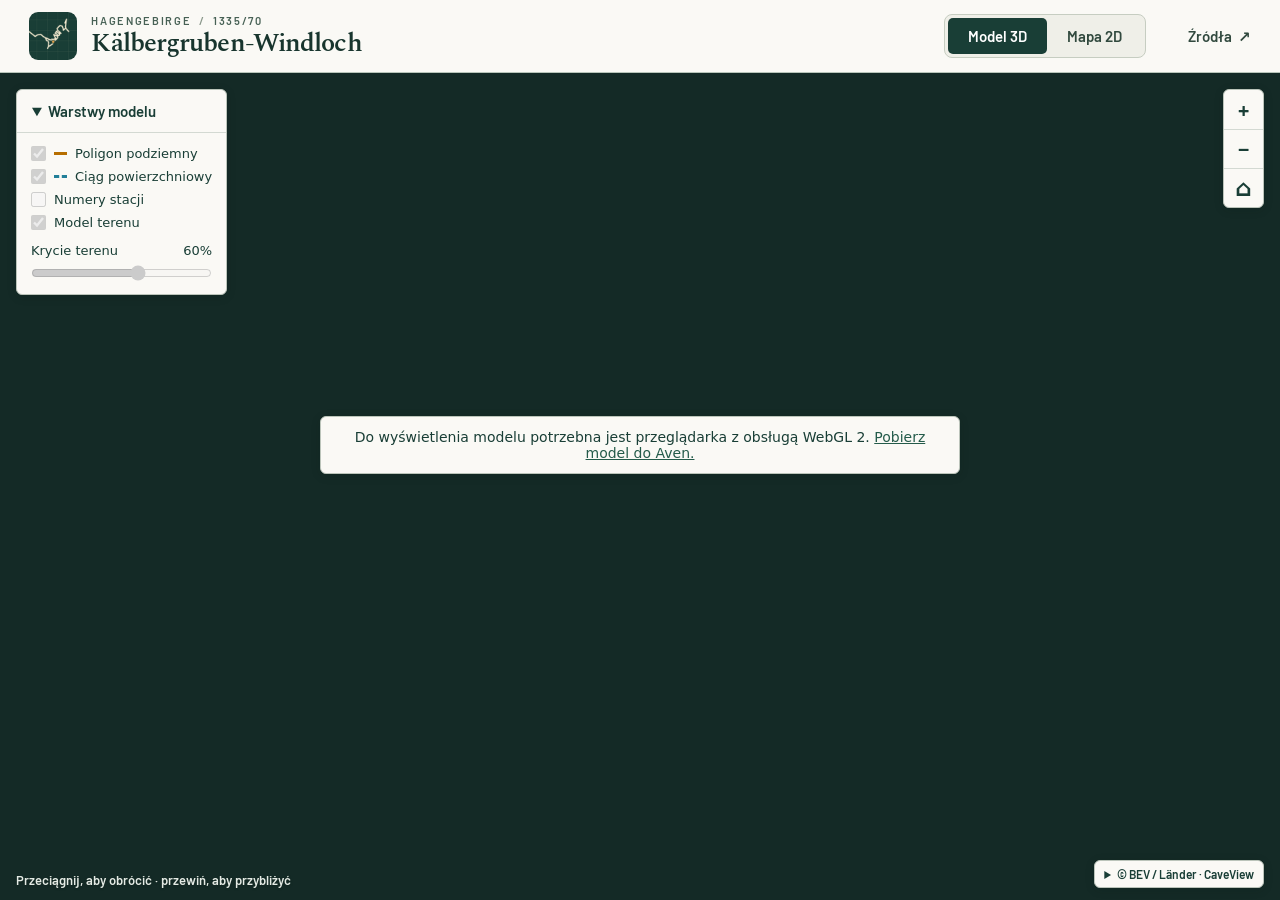
==== site/index.html @ 57d8e2dc "Publish the Hagengebirge Survex terrain viewer and georeferenced map" ====
<!doctype html>
<html lang="pl">
<head>
  <meta charset="utf-8">
  <meta name="viewport" content="width=device-width, initial-scale=1, viewport-fit=cover">
  <meta name="theme-color" content="#faf9f5">
  <meta name="description" content="Kälbergruben-Windloch w Hagengebirge. Model Survex z terenem i mapa archiwalnych planów, otworów oraz pomiarów GPS.">
  <title>Kälbergruben-Windloch · Hagengebirge</title>
  <link rel="icon" href="assets/poligon.png">
  <link rel="stylesheet" href="atlas.css">
  <script src="atlas.js" defer></script>
</head>
<body>
  <header>
    <div class="identity">
      <img src="assets/poligon.png" width="48" height="48" alt="">
      <div>
        <p class="catalog">Hagengebirge <span aria-hidden="true">/</span> 1335/70</p>
        <h1>Kälbergruben-Windloch</h1>
      </div>
    </div>
    <div class="tabs" role="tablist" aria-label="Widok jaskini">
      <a id="tab-model" role="tab" href="#model" aria-controls="panel-model" aria-selected="true">Model 3D</a>
      <a id="tab-mapa" role="tab" href="#mapa" aria-controls="panel-mapa" aria-selected="false" tabindex="-1">Mapa 2D</a>
    </div>
    <a class="source" href="https://github.com/dlubom/hagen#readme" target="_blank" rel="noopener">Źródła <span aria-hidden="true">↗</span></a>
  </header>
  <main>
    <section id="panel-model" role="tabpanel" aria-labelledby="tab-model" data-page="model/" data-title="Interaktywny model Survex z terenem"></section>
    <section id="panel-mapa" role="tabpanel" aria-labelledby="tab-mapa" data-page="map/" data-title="Mapa GPS, poligonu i planów jaskini" hidden></section>
    <noscript>Włącz JavaScript, aby wyświetlić model i mapę. <a href="model/hagen.3d" download>Pobierz model do Aven (.3d)</a>.</noscript>
  </main>
</body>
</html>
---- site/atlas.css ----
@font-face {
  font-family: Barlow;
  src: url("assets/Barlow-SemiBold.ttf") format("truetype");
  font-style: normal;
  font-weight: 600;
  font-display: swap;
}
@font-face {
  font-family: Spectral;
  src: url("assets/Spectral-SemiBold.ttf") format("truetype");
  font-style: normal;
  font-weight: 600;
  font-display: swap;
}
:root {
  color: #18352e;
  background: #faf9f5;
  font-family: Barlow, system-ui, sans-serif;
  font-weight: 600;
  color-scheme: light;
}
* { box-sizing: border-box; }
body {
  margin: 0;
  height: 100vh;
  height: 100dvh;
  display: grid;
  grid-template-rows: auto minmax(0, 1fr);
}
header {
  z-index: 1;
  display: flex;
  align-items: center;
  gap: clamp(16px, 3vw, 44px);
  padding: 12px clamp(16px, 2.3vw, 36px);
  padding-top: max(12px, env(safe-area-inset-top));
  background: #faf9f5;
  border-bottom: 1px solid #b8c5ba;
}
.identity {
  margin-right: auto;
  display: flex;
  align-items: center;
  gap: 14px;
}
.identity img { border-radius: 9px; display: block; }
.catalog {
  margin: 0;
  color: #476155;
  text-transform: uppercase;
  letter-spacing: .15em;
  font-size: 11px;
  line-height: 1.5;
}
.catalog span { color: #89978a; margin: 0 4px; }
h1 {
  font: 600 clamp(21px, 2vw, 30px)/1.16 Spectral, Georgia, serif;
  margin: 0;
  letter-spacing: -.035em;
}
.tabs {
  display: flex;
  padding: 3px;
  border: 1px solid #c6cdc1;
  border-radius: 8px;
  background: #efefe8;
}
.tabs a, .source {
  color: #31493e;
  font-size: 15px;
  line-height: 1.25;
  text-decoration: none;
  white-space: nowrap;
}
.tabs a {
  display: block;
  text-align: center;
  padding: 9px 20px;
  border-radius: 5px;
}
.tabs a:hover { background: #e0e6da; }
.tabs a[aria-selected="true"] { color: white; background: #193e36; }
.source { padding: 10px 0 10px 4px; }
.source:hover { text-decoration: underline; text-underline-offset: 4px; }
.source span { padding-left: 3px; }
a:focus-visible { outline: 3px solid #b55f24; outline-offset: 2px; }
main { position: relative; min-height: 0; }
[role="tabpanel"], iframe { height: 100%; width: 100%; }
iframe { border: 0; display: block; }
noscript { position: absolute; top: 1rem; left: 1rem; }
@media (max-width: 620px) {
  header {
    display: grid;
    grid-template-columns: 1fr auto;
    padding: 9px 14px 8px;
    padding-top: max(9px, env(safe-area-inset-top));
    gap: 7px 10px;
  }
  .identity { gap: 10px; }
  .identity img { width: 38px; height: 38px; }
  .catalog { font-size: 10px; }
  h1 { font-size: clamp(18px, 5.1vw, 25px); }
  .source { grid-column: 2; grid-row: 1; font-size: 14px; }
  .tabs { grid-row: 2; grid-column: 1 / -1; }
  .tabs a { flex: 1; padding: 5px 12px; min-height: 28px; }
}
@media (max-height: 450px) and (orientation: landscape) {
  header { padding: 4px 14px; }
  .identity img { width: 36px; height: 36px; }
  h1 { font-size: 20px; }
  .catalog { font-size: 9px; }
}
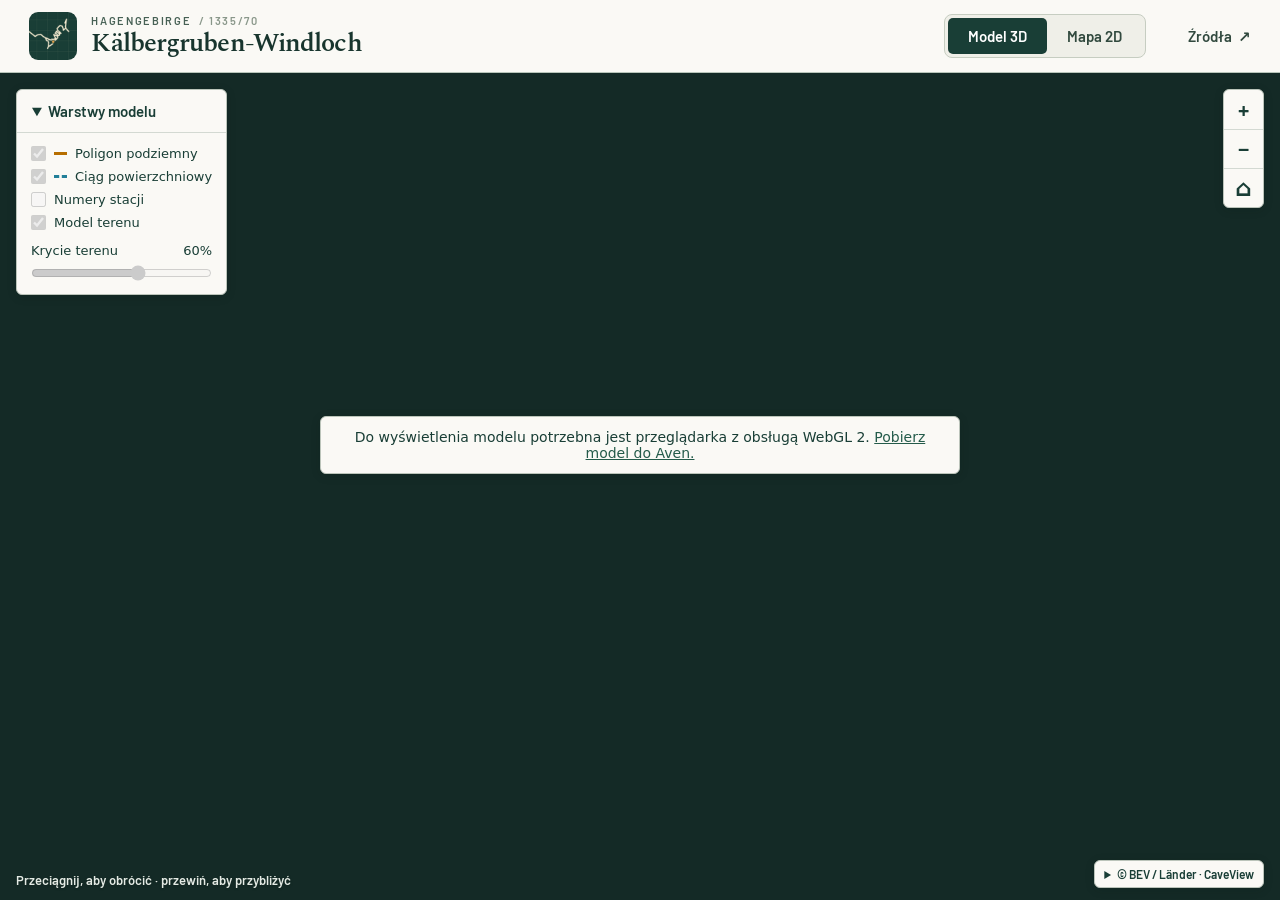
==== commit 22e1eaa9: "Map the corrected Hagen cave surveys, Tantalhöhle plan and geology" ====
--- a/site/index.html
+++ b/site/index.html
@@ -4,7 +4,7 @@
   <meta charset="utf-8">
   <meta name="viewport" content="width=device-width, initial-scale=1, viewport-fit=cover">
   <meta name="theme-color" content="#faf9f5">
-  <meta name="description" content="Kälbergruben-Windloch w Hagengebirge. Model Survex z terenem i mapa archiwalnych planów, otworów oraz pomiarów GPS.">
+  <meta name="description" content="Jaskinie Hagengebirge. Model 3D Kälbergruben-Windloch oraz mapa planów jaskiń, ciągów pomiarowych, punktów GPX i geologii masywu.">
   <title>Kälbergruben-Windloch · Hagengebirge</title>
   <link rel="icon" href="assets/poligon.png">
   <link rel="stylesheet" href="atlas.css">
@@ -15,11 +15,11 @@
     <div class="identity">
       <img src="assets/poligon.png" width="48" height="48" alt="">
       <div>
-        <p class="catalog">Hagengebirge <span aria-hidden="true">/</span> 1335/70</p>
+        <p class="catalog">Hagengebirge <span id="cave-number">/ 1335/70</span></p>
         <h1>Kälbergruben-Windloch</h1>
       </div>
     </div>
-    <div class="tabs" role="tablist" aria-label="Widok jaskini">
+    <div class="tabs" role="tablist" aria-label="Widok atlasu">
       <a id="tab-model" role="tab" href="#model" aria-controls="panel-model" aria-selected="true">Model 3D</a>
       <a id="tab-mapa" role="tab" href="#mapa" aria-controls="panel-mapa" aria-selected="false" tabindex="-1">Mapa 2D</a>
     </div>
@@ -27,7 +27,7 @@
   </header>
   <main>
     <section id="panel-model" role="tabpanel" aria-labelledby="tab-model" data-page="model/" data-title="Interaktywny model Survex z terenem"></section>
-    <section id="panel-mapa" role="tabpanel" aria-labelledby="tab-mapa" data-page="map/" data-title="Mapa GPS, poligonu i planów jaskini" hidden></section>
+    <section id="panel-mapa" role="tabpanel" aria-labelledby="tab-mapa" data-page="map/" data-title="Mapa jaskiń Hagengebirge" hidden></section>
     <noscript>Włącz JavaScript, aby wyświetlić model i mapę. <a href="model/hagen.3d" download>Pobierz model do Aven (.3d)</a>.</noscript>
   </main>
 </body>
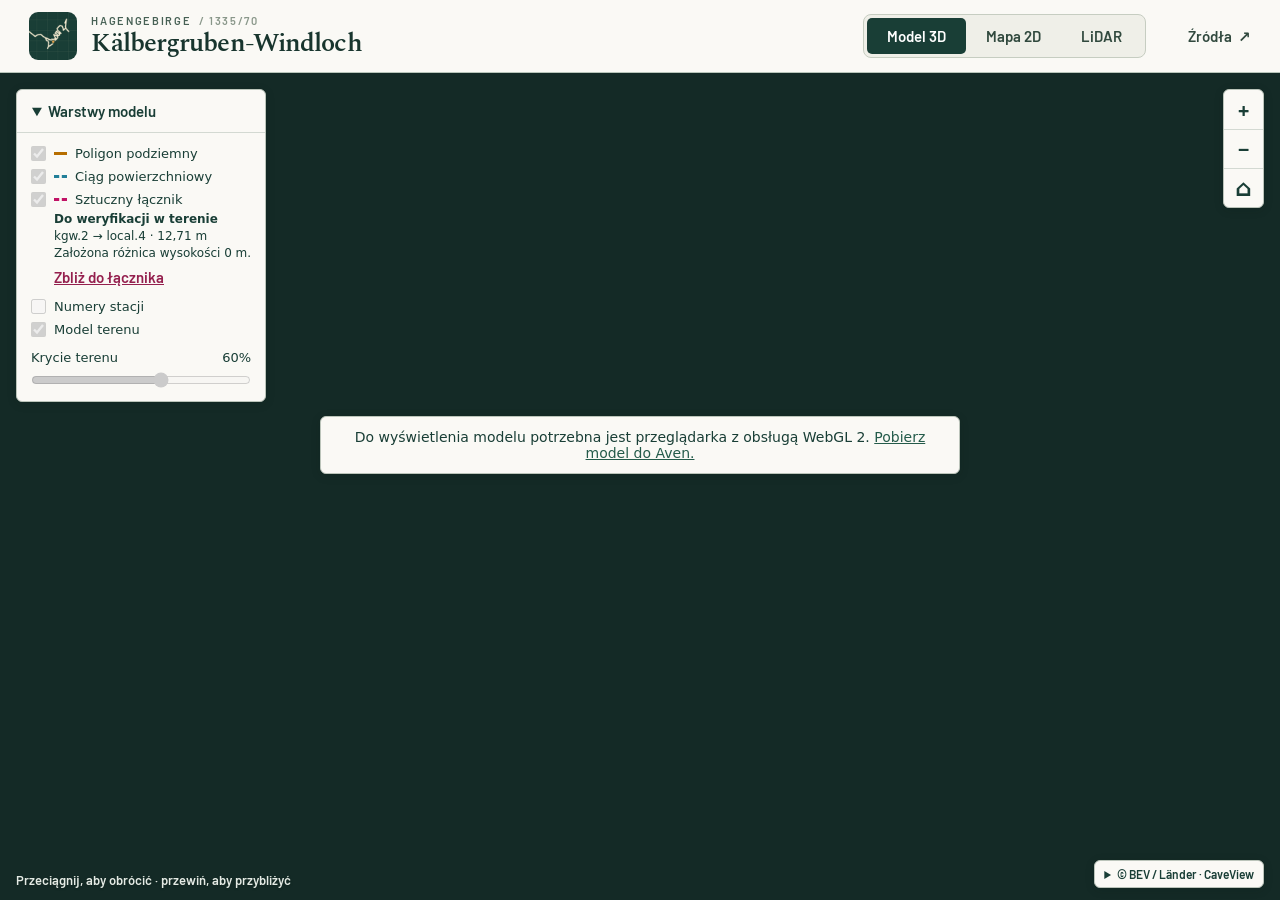
==== commit 72d78e7f: "Add orthophoto-colored LiDAR to the Hagen atlas" ====
--- a/site/index.html
+++ b/site/index.html
@@ -4,7 +4,7 @@
   <meta charset="utf-8">
   <meta name="viewport" content="width=device-width, initial-scale=1, viewport-fit=cover">
   <meta name="theme-color" content="#faf9f5">
-  <meta name="description" content="Jaskinie Hagengebirge. Model 3D Kälbergruben-Windloch oraz mapa planów jaskiń, ciągów pomiarowych, punktów GPX i geologii masywu.">
+  <meta name="description" content="Jaskinie Hagengebirge. Model 3D Kälbergruben-Windloch, chmura LiDAR z kolorami ortofotomapy oraz mapa planów, pomiarów i geologii masywu.">
   <title>Kälbergruben-Windloch · Hagengebirge</title>
   <link rel="icon" href="assets/poligon.png">
   <link rel="stylesheet" href="atlas.css">
@@ -22,12 +22,14 @@
     <div class="tabs" role="tablist" aria-label="Widok atlasu">
       <a id="tab-model" role="tab" href="#model" aria-controls="panel-model" aria-selected="true">Model 3D</a>
       <a id="tab-mapa" role="tab" href="#mapa" aria-controls="panel-mapa" aria-selected="false" tabindex="-1">Mapa 2D</a>
+      <a id="tab-lidar" role="tab" href="#lidar" aria-controls="panel-lidar" aria-selected="false" tabindex="-1">LiDAR</a>
     </div>
     <a class="source" href="https://github.com/dlubom/hagen#readme" target="_blank" rel="noopener">Źródła <span aria-hidden="true">↗</span></a>
   </header>
   <main>
     <section id="panel-model" role="tabpanel" aria-labelledby="tab-model" data-page="model/" data-title="Interaktywny model Survex z terenem"></section>
     <section id="panel-mapa" role="tabpanel" aria-labelledby="tab-mapa" data-page="map/" data-title="Mapa jaskiń Hagengebirge" hidden></section>
+    <section id="panel-lidar" role="tabpanel" aria-labelledby="tab-lidar" data-page="lidar/" data-title="Chmura LiDAR i poligon Kälbergruben-Windloch" hidden></section>
     <noscript>Włącz JavaScript, aby wyświetlić model i mapę. <a href="model/hagen.3d" download>Pobierz model do Aven (.3d)</a>.</noscript>
   </main>
 </body>
--- a/site/atlas.css
+++ b/site/atlas.css
@@ -88,7 +88,7 @@
 [role="tabpanel"], iframe { height: 100%; width: 100%; }
 iframe { border: 0; display: block; }
 noscript { position: absolute; top: 1rem; left: 1rem; }
-@media (max-width: 620px) {
+@media (max-width: 720px) {
   header {
     display: grid;
     grid-template-columns: 1fr auto;
